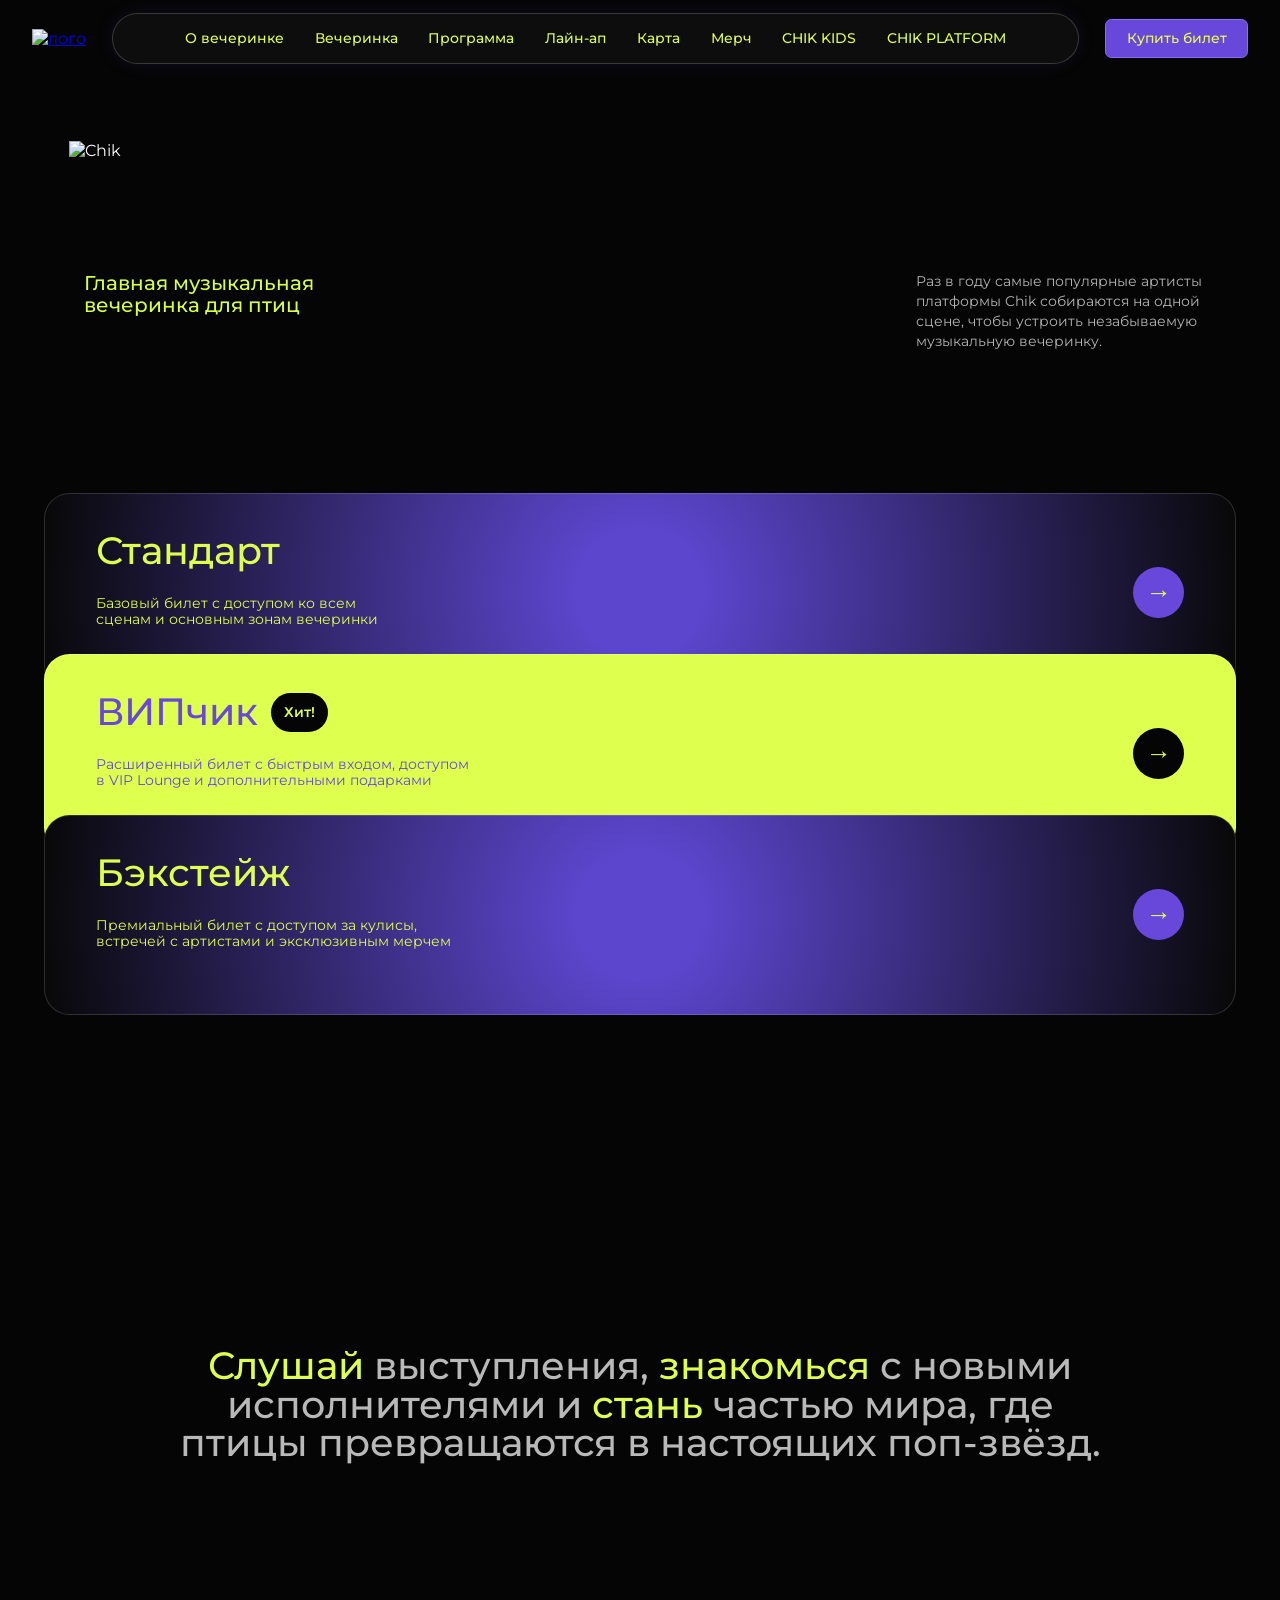
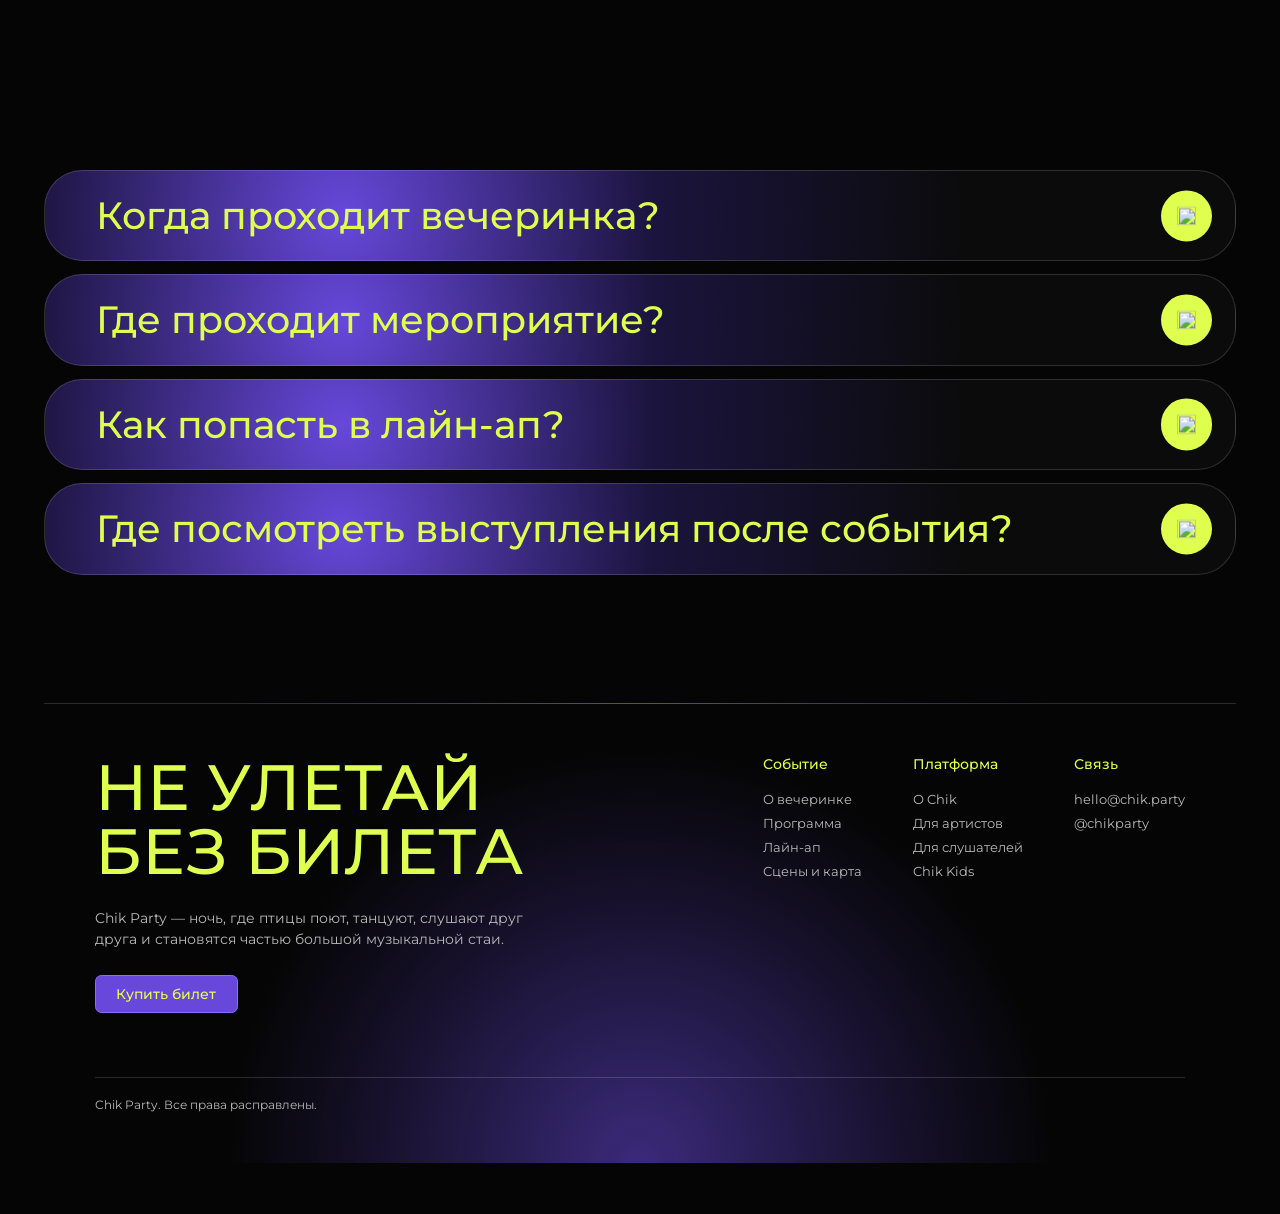
==== index.html @ 4a45bae5 ";)" ====
<!doctype html>
<html lang="ru">
  <head>
    <meta charset="UTF-8" />
    <meta name="viewport" content="width=device-width, initial-scale=1.0" />
    <title>Chik главная</title>
    <link rel="stylesheet" href="stylesheets/style.css" />
    <script src="javascripts/scripts.js" defer></script>
    <script src="javascripts/index.js" defer></script>
  </head>
  <body>
    <header class="header">
      <a href="index.html" class="logo">
        <img src="../Chik-4/images/logo.svg" alt="лого" />
      </a>

      <nav class="menu">
        <a href="about-party.html">О вечеринке</a>
        <a href="party.html">Вечеринка</a>
        <a href="programm.html">Программа</a>
        <a href="line-up.html">Лайн-ап</a>
        <a href="map.html">Карта</a>
        <a href="merch.html">Мерч</a>
        <a href="CHIK-KIDS.html">CHIK KIDS</a>
        <a href="CHIK PLATFORM.html">CHIK PLATFORM</a>
      </nav>
      <a href="404.html" class="ticket-btn">Купить билет</a>
    </header>
    <section class="general">
      <img class="big-logo" src="../Chik-4/images/big-logo.svg" alt="Chik" />

      <div class="general-info">
        <p class="general-title">Главная музыкальная вечеринка для птиц</p>

        <p class="general-text">
          Раз в году самые популярные артисты платформы Chik собираются на одной
          сцене, чтобы устроить незабываемую музыкальную вечеринку.
        </p>
      </div>
    </section>

    <section class="tickets">
      <article class="ticket-card">
        <div class="ticket-content">
          <h2 class="ticket-title">Стандарт</h2>

          <p class="ticket-description">
            Базовый билет с доступом ко всем<br />
            сценам и основным зонам вечеринки
          </p>
        </div>

        <button class="ticket-button">→</button>
      </article>

      <article class="ticket-card vip">
        <div class="ticket-content">
          <div class="ticket-header">
            <h2 class="ticket-title">ВИПчик</h2>
            <span class="ticket-badge">Хит!</span>
          </div>

          <p class="ticket-description">
            Расширенный билет с быстрым входом, доступом<br />
            в VIP Lounge и дополнительными подарками
          </p>
        </div>

        <button class="ticket-button dark">→</button>
      </article>

      <article class="ticket-card">
        <div class="ticket-content">
          <h2 class="ticket-title">Бэкстейж</h2>

          <p class="ticket-description">
            Премиальный билет с доступом за кулисы,<br />
            встречей с артистами и эксклюзивным мерчем
          </p>
        </div>

        <button class="ticket-button">→</button>
      </article>
    </section>

    <section class="about-party">
      <img class="bird bird-left" src="../Chik-4/images/icon-bird.svg" alt="" />

      <h2 class="about-party-title">
        <span>Слушай</span> выступления, <span>знакомься</span> с новыми
        исполнителями и <span>стань</span> частью мира, где птицы превращаются в
        настоящих поп-звёзд.
      </h2>

      <img
        class="bird bird-right"
        src="../Chik-4/images/icon-bird.svg"
        alt=""
      />
    </section>
    <section class="faq">
      <details class="faq-item">
        <summary>
          <span>Когда проходит вечеринка?</span>
          <span class="faq-icon-circle">
            <img class="faq-icon" src="../Chik-4/images/faq-icon.svg" alt="" />
          </span>
        </summary>

        <p class="faq-answer">
          Вечеринка проходит один раз в год. Точная дата публикуется заранее на
          официальном сайте и в социальных сетях.
        </p>
      </details>

      <details class="faq-item">
        <summary>
          <span>Где проходит мероприятие?</span>
          <span class="faq-icon-circle">
            <img class="faq-icon" src="../Chik-4/images/faq-icon.svg" alt="" />
          </span>
        </summary>

        <p class="faq-answer">
          Мероприятие проходит на главной площадке Chik Arena. Адрес будет
          указан после открытия продаж билетов.
        </p>
      </details>

      <details class="faq-item">
        <summary>
          <span>Как попасть в лайн-ап?</span>
          <span class="faq-icon-circle">
            <img class="faq-icon" src="../Chik-4/images/faq-icon.svg" alt="" />
          </span>
        </summary>

        <p class="faq-answer">
          Для участия необходимо отправить заявку через платформу CHIK PLATFORM
          и пройти отбор жюри.
        </p>
      </details>

      <details class="faq-item">
        <summary>
          <span>Где посмотреть выступления после события?</span>
          <span class="faq-icon-circle">
            <img class="faq-icon" src="../Chik-4/images/faq-icon.svg" alt="" />
          </span>
        </summary>

        <p class="faq-answer">
          Все выступления будут доступны в записи на платформе CHIK PLATFORM
          после завершения мероприятия.
        </p>
      </details>
    </section>
    <footer class="footer">
      <div class="footer-main">
        <div class="footer-hero">
          <h2>Не улетай <br />без билета</h2>

          <p>
            Chik Party — ночь, где птицы поют, танцуют, слушают друг друга и
            становятся частью большой музыкальной стаи.
          </p>

          <a href="#" class="footer-button">Купить билет</a>
        </div>

        <div class="footer-links">
          <div class="footer-column">
            <h3>Событие</h3>
            <a href="about-party.html">О вечеринке</a>
            <a href="programm.html">Программа</a>
            <a href="line-up.html">Лайн-ап</a>
            <a href="map.html">Сцены и карта</a>
          </div>

          <div class="footer-column">
            <h3>Платформа</h3>
            <a href="#">О Chik</a>
            <a href="#">Для артистов</a>
            <a href="#">Для слушателей</a>
            <a href="CHIK-KIDS.html">Chik Kids</a>
          </div>

          <div class="footer-column">
            <h3>Связь</h3>
            <a href="mailto:hello@chik.party">hello@chik.party</a>
            <a href="#">@chikparty</a>
          </div>
        </div>
      </div>

      <div class="footer-bottom">Chik Party. Все права расправлены.</div>
    </footer>
  </body>
</html>
---- stylesheets/style.css ----
@import 'reset.css';
@import 'fonts.css';
@import 'layout.css';
@import 'animation.css';
@import 'adaptive.css';
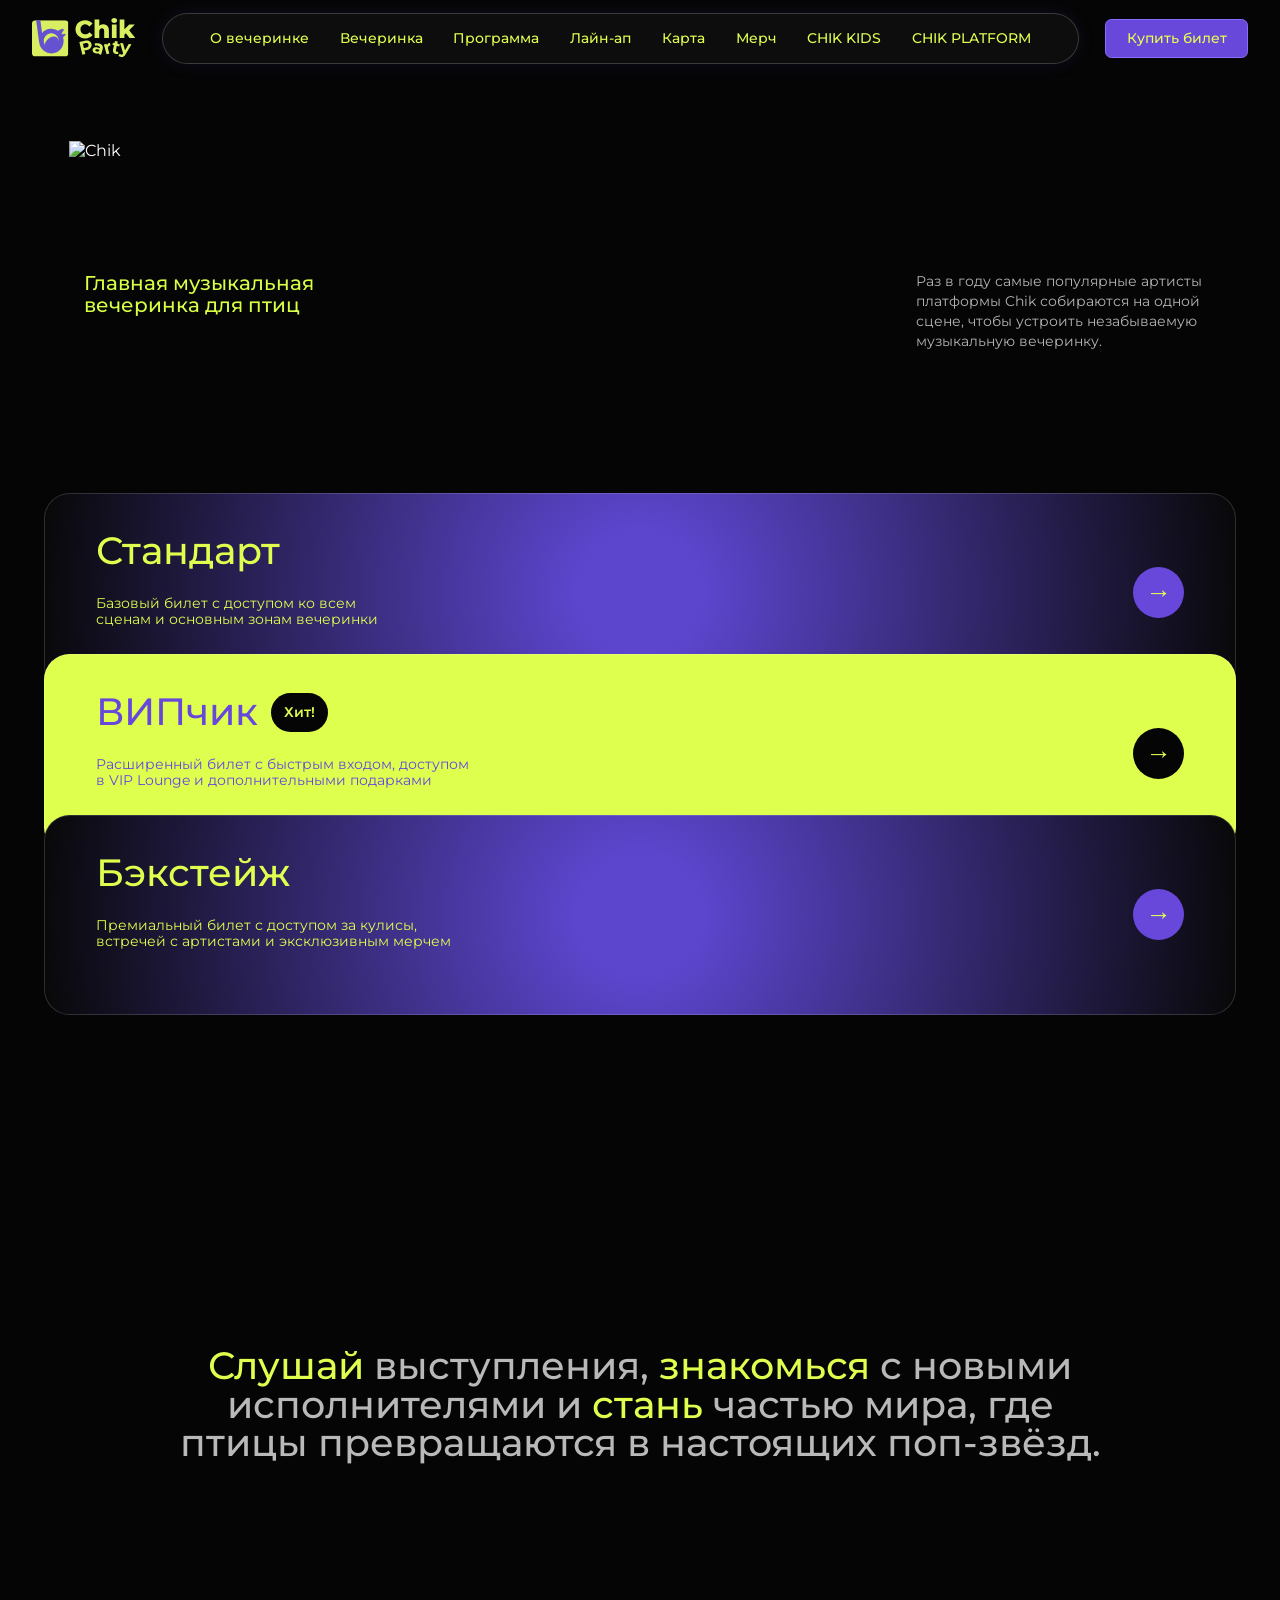
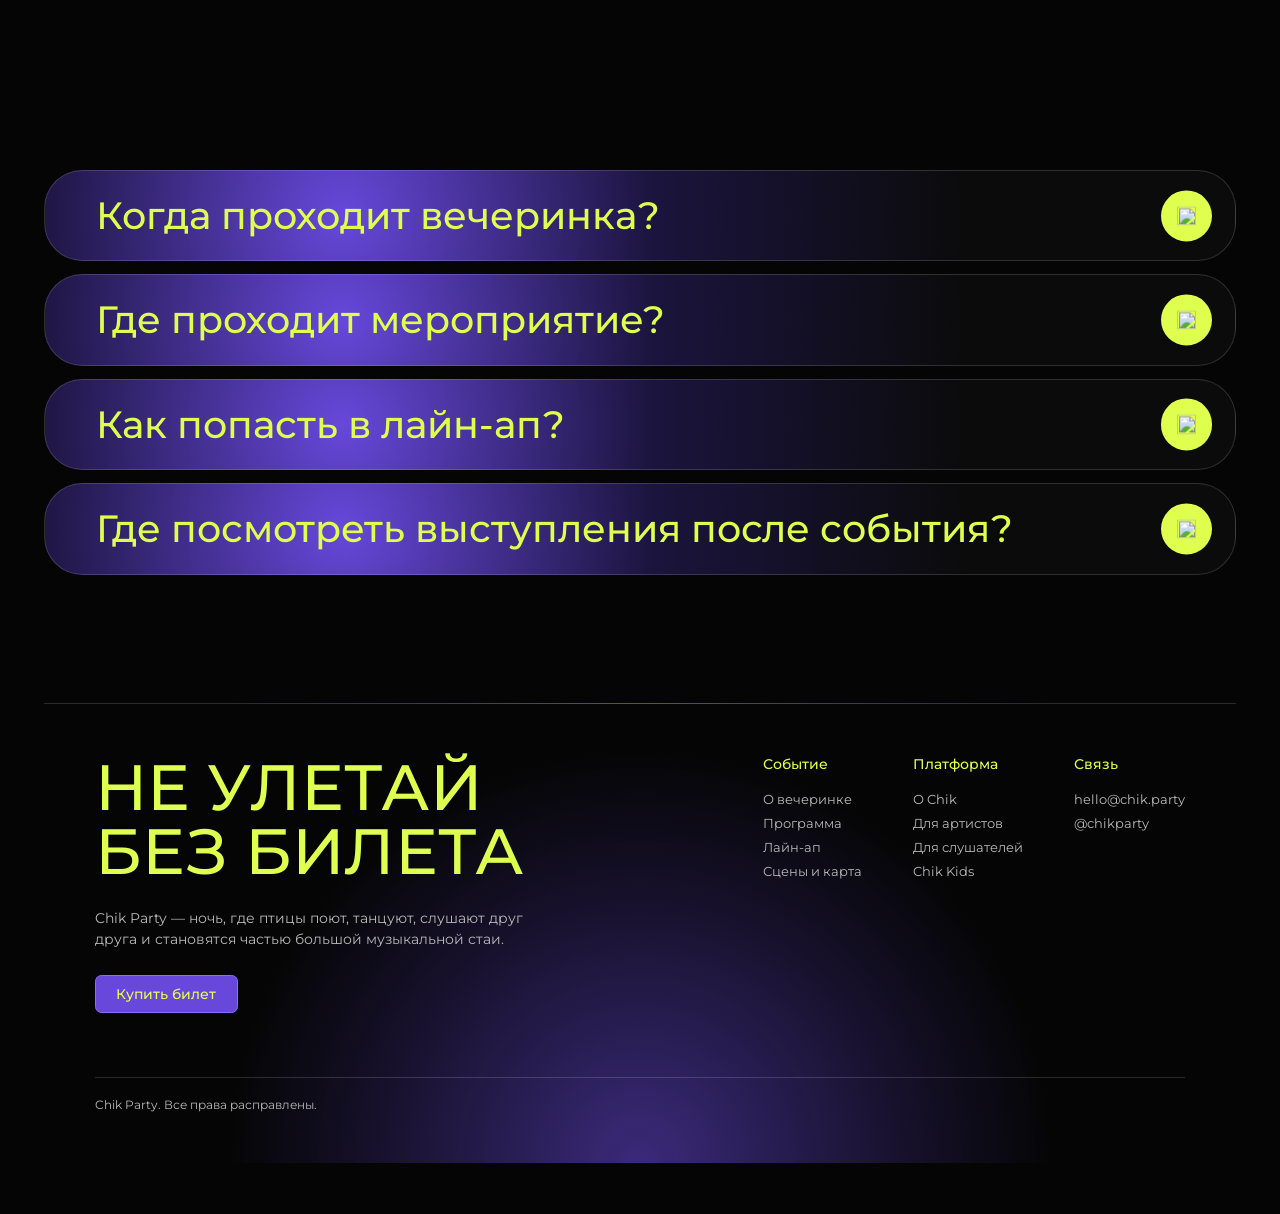
==== commit e5fd5bbc: ";)" ====
--- a/index.html
+++ b/index.html
@@ -11,7 +11,7 @@
   <body>
     <header class="header">
       <a href="index.html" class="logo">
-        <img src="../Chik-4/images/logo.svg" alt="лого" />
+        <img src="./images/logo.svg" alt="лого" />
       </a>
 
       <nav class="menu">
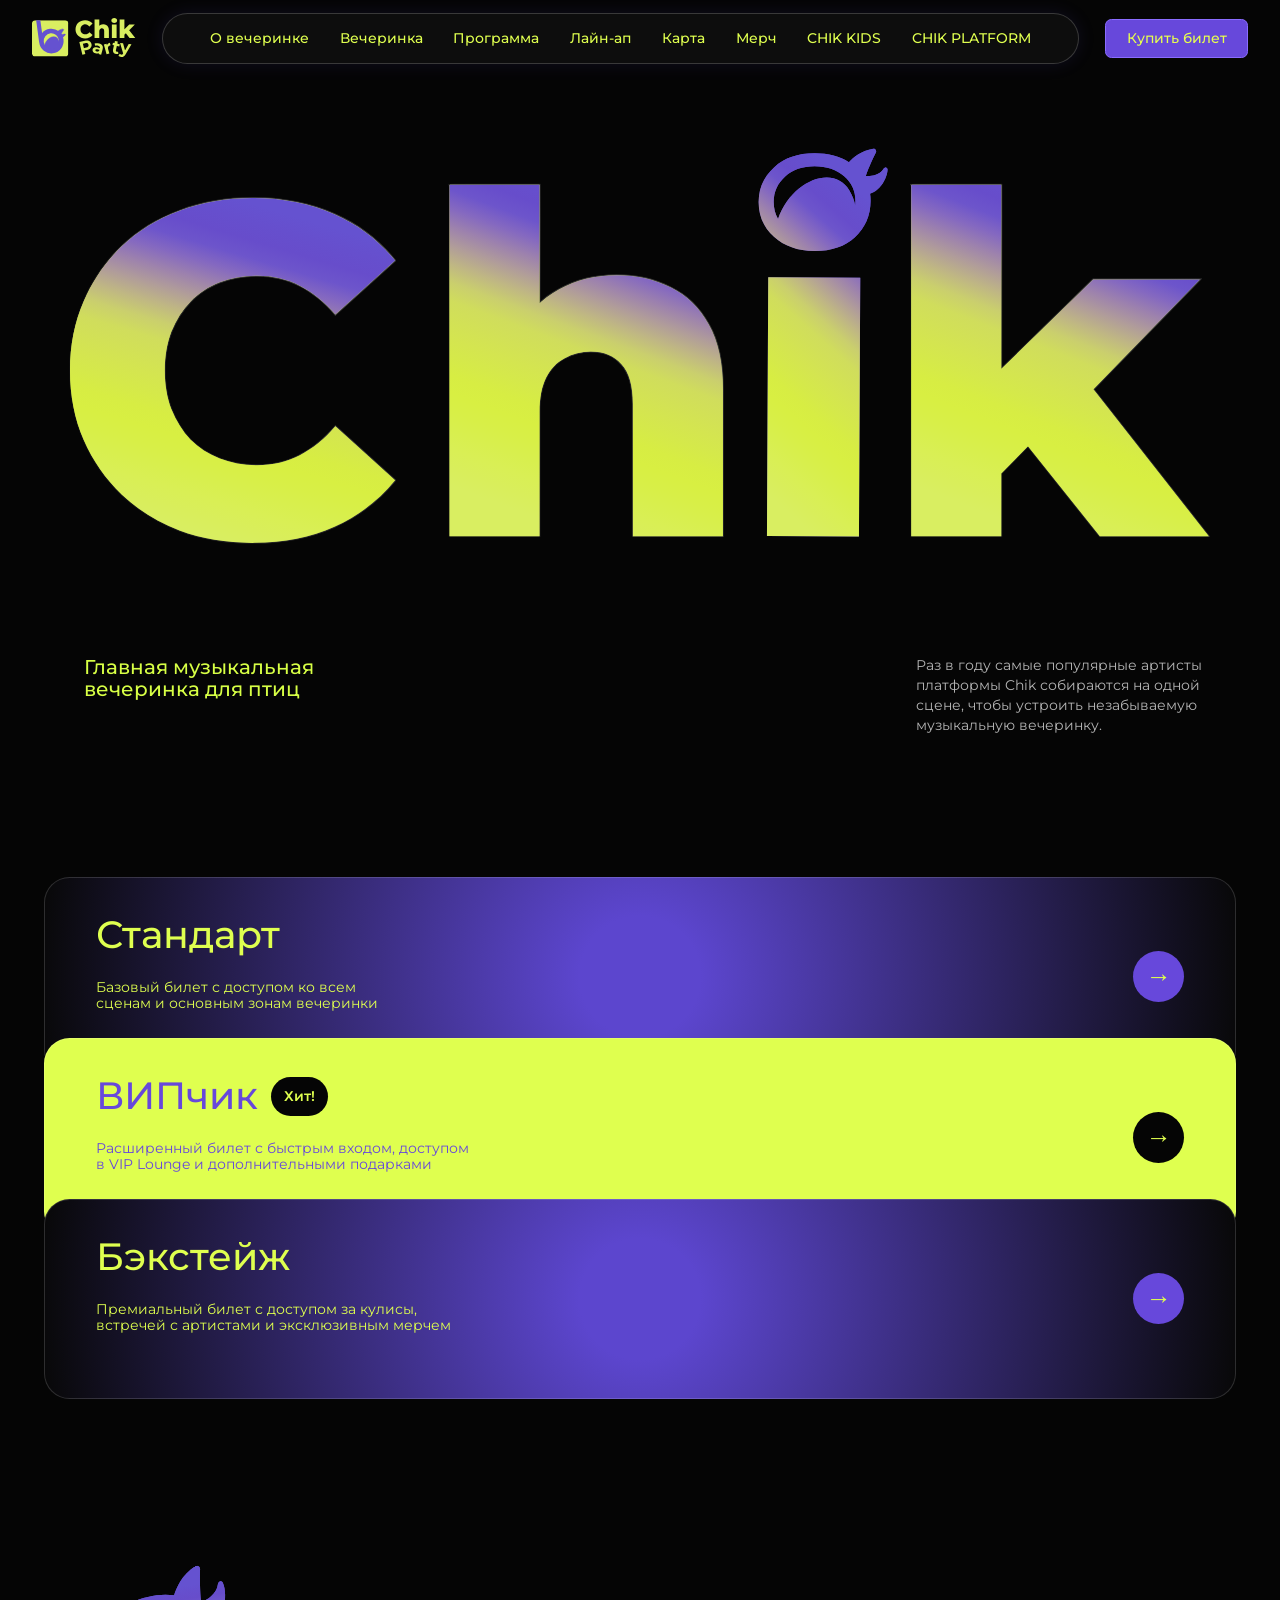
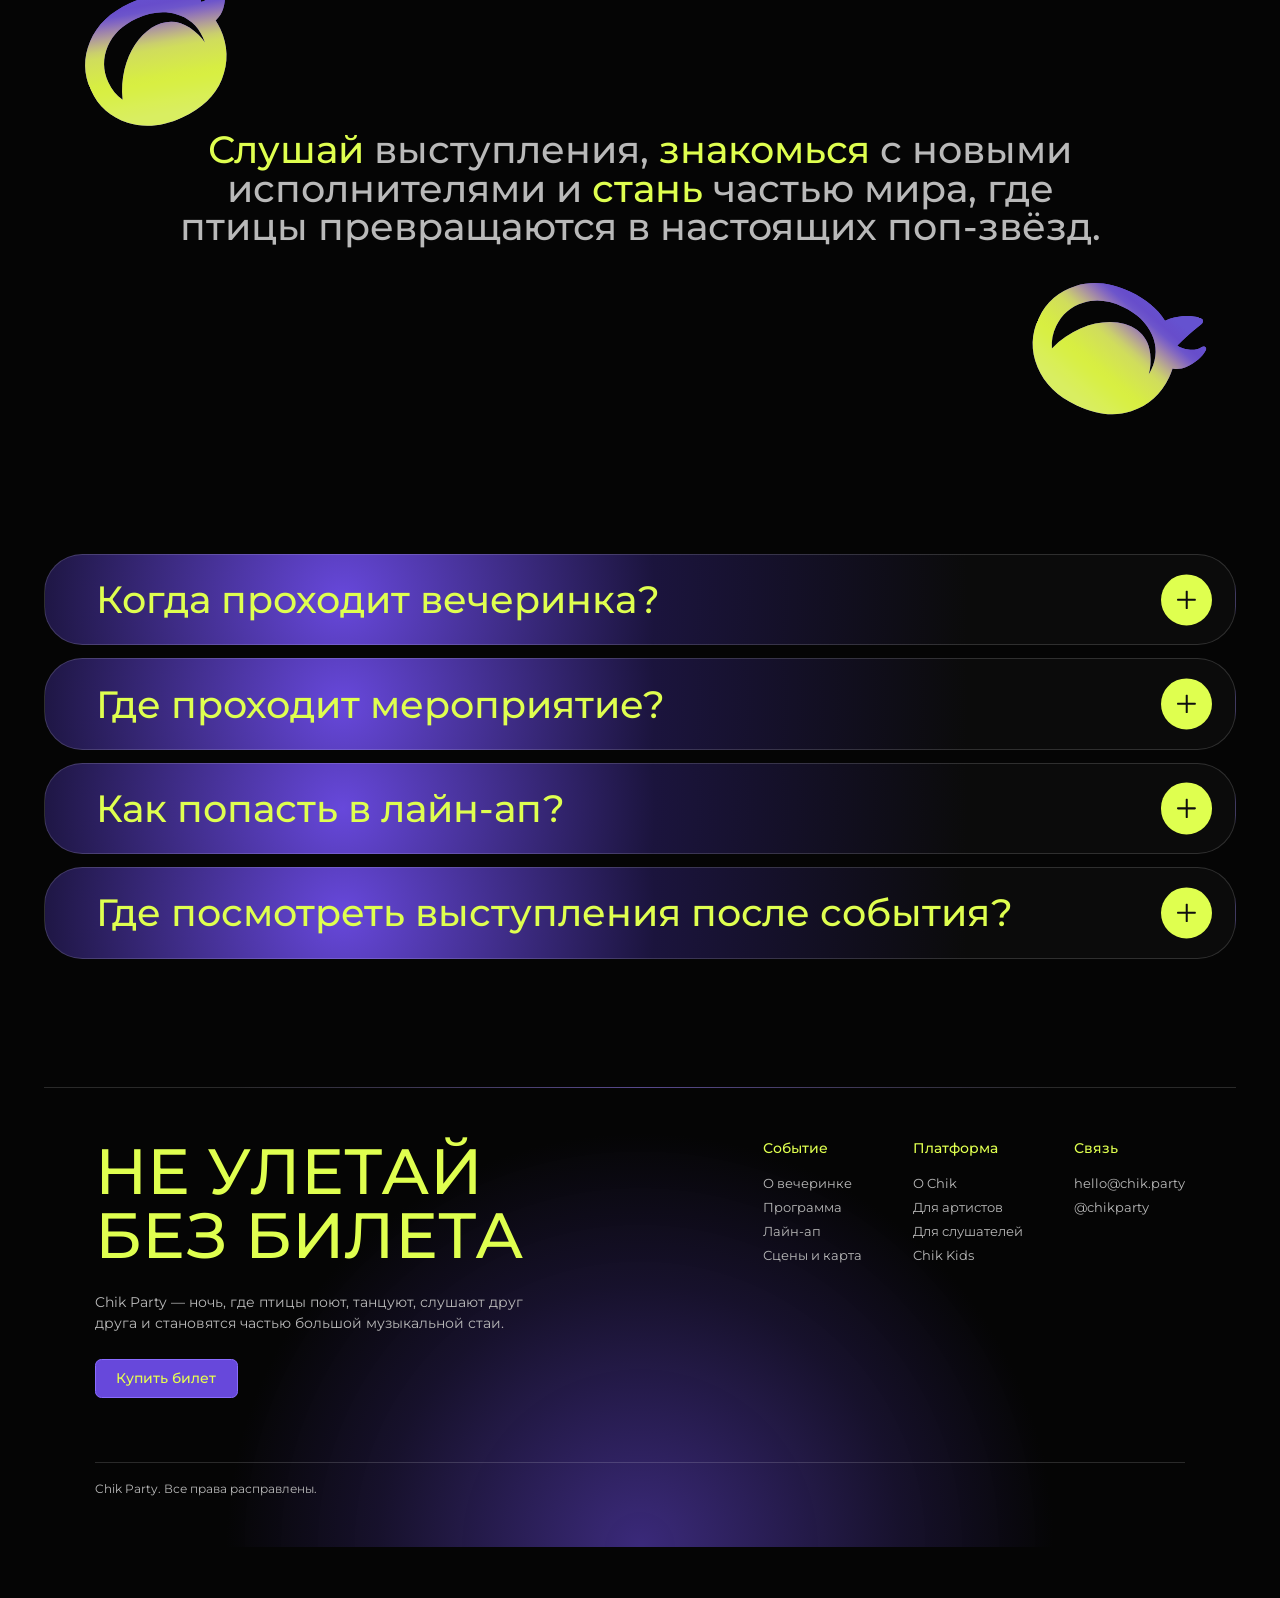
==== commit 1179b494: "Update index.html" ====
--- a/index.html
+++ b/index.html
@@ -27,7 +27,7 @@
       <a href="404.html" class="ticket-btn">Купить билет</a>
     </header>
     <section class="general">
-      <img class="big-logo" src="../Chik-4/images/big-logo.svg" alt="Chik" />
+      <img class="big-logo" src="./images/big-logo.svg" alt="Chik" />
 
       <div class="general-info">
         <p class="general-title">Главная музыкальная вечеринка для птиц</p>
@@ -84,7 +84,7 @@
     </section>
 
     <section class="about-party">
-      <img class="bird bird-left" src="../Chik-4/images/icon-bird.svg" alt="" />
+      <img class="bird bird-left" src="./images/icon-bird.svg" alt="" />
 
       <h2 class="about-party-title">
         <span>Слушай</span> выступления, <span>знакомься</span> с новыми
@@ -92,18 +92,14 @@
         настоящих поп-звёзд.
       </h2>
 
-      <img
-        class="bird bird-right"
-        src="../Chik-4/images/icon-bird.svg"
-        alt=""
-      />
+      <img class="bird bird-right" src="./images/icon-bird.svg" alt="" />
     </section>
     <section class="faq">
       <details class="faq-item">
         <summary>
           <span>Когда проходит вечеринка?</span>
           <span class="faq-icon-circle">
-            <img class="faq-icon" src="../Chik-4/images/faq-icon.svg" alt="" />
+            <img class="faq-icon" src="./images/faq-icon.svg" alt="" />
           </span>
         </summary>
 
@@ -117,7 +113,7 @@
         <summary>
           <span>Где проходит мероприятие?</span>
           <span class="faq-icon-circle">
-            <img class="faq-icon" src="../Chik-4/images/faq-icon.svg" alt="" />
+            <img class="faq-icon" src="./images/faq-icon.svg" alt="" />
           </span>
         </summary>
 
@@ -131,7 +127,7 @@
         <summary>
           <span>Как попасть в лайн-ап?</span>
           <span class="faq-icon-circle">
-            <img class="faq-icon" src="../Chik-4/images/faq-icon.svg" alt="" />
+            <img class="faq-icon" src="./images/faq-icon.svg" alt="" />
           </span>
         </summary>
 
@@ -145,7 +141,7 @@
         <summary>
           <span>Где посмотреть выступления после события?</span>
           <span class="faq-icon-circle">
-            <img class="faq-icon" src="../Chik-4/images/faq-icon.svg" alt="" />
+            <img class="faq-icon" src="./images/faq-icon.svg" alt="" />
           </span>
         </summary>
 
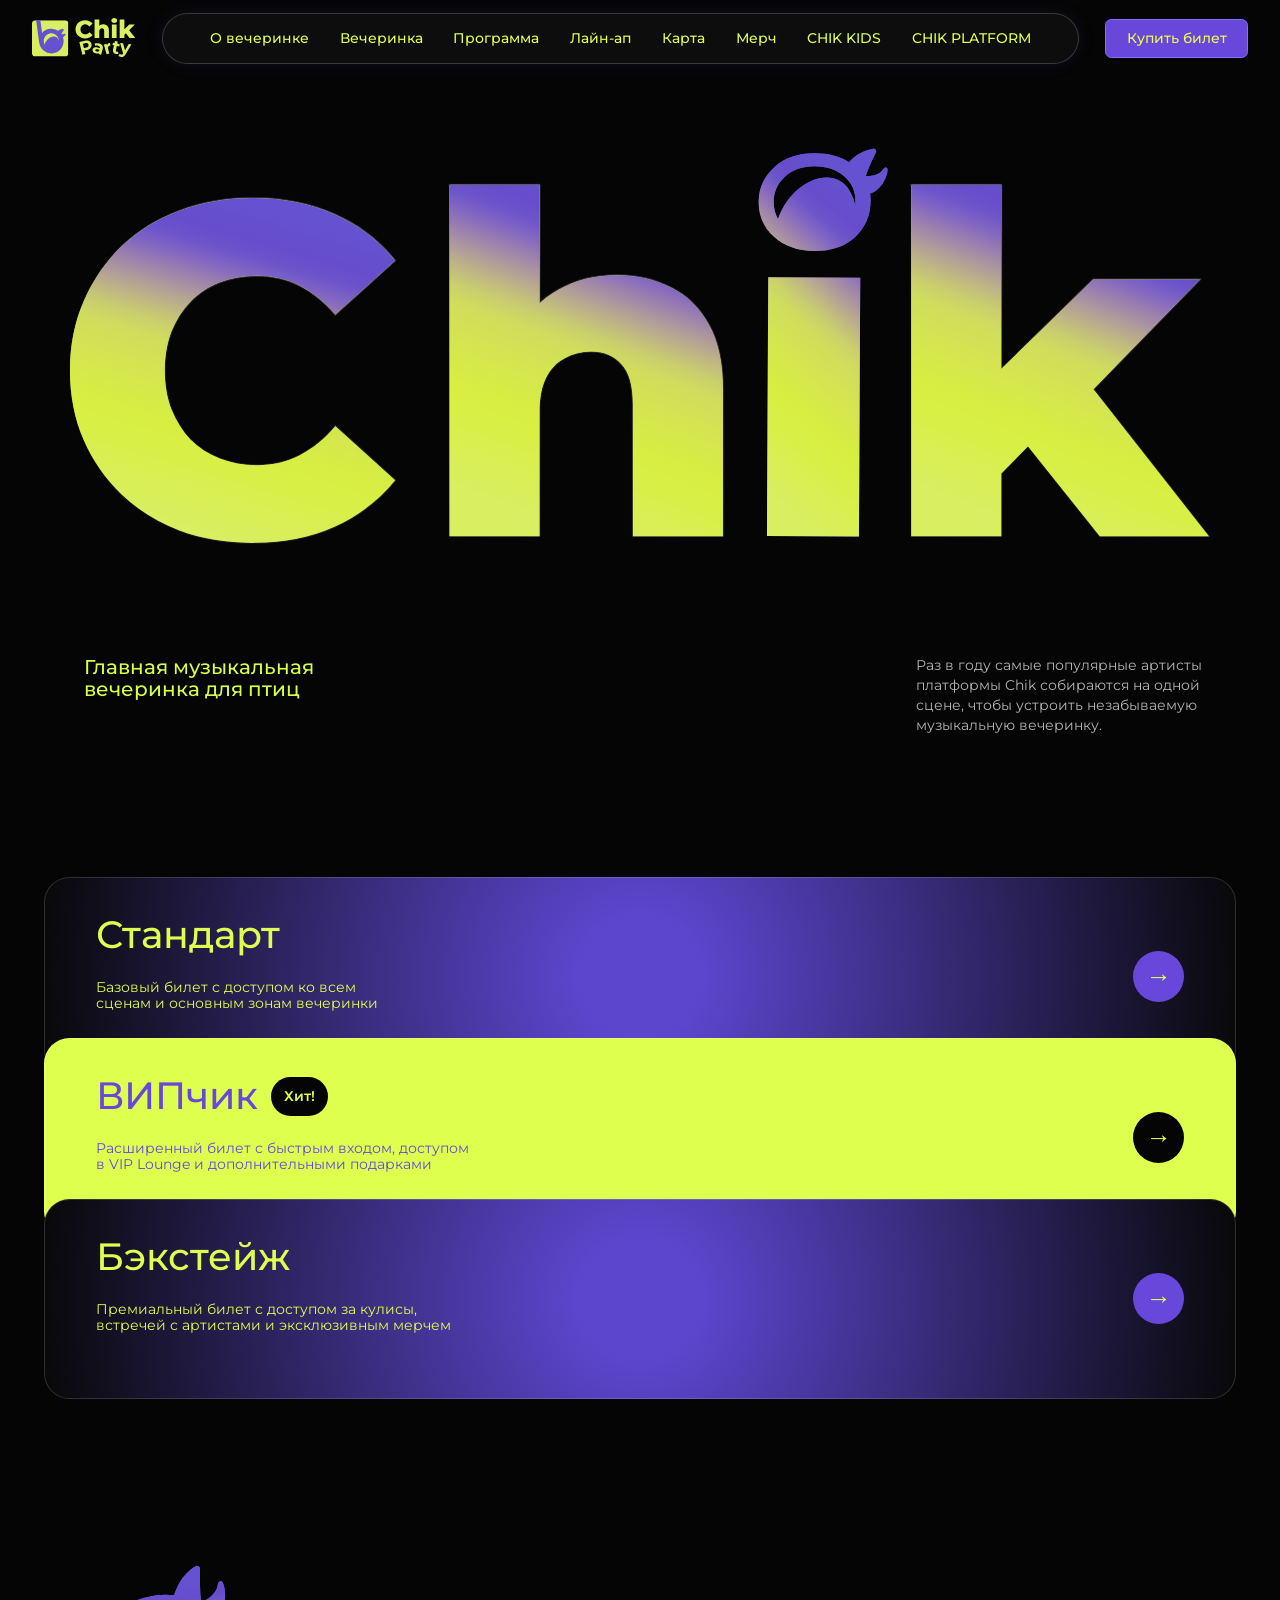
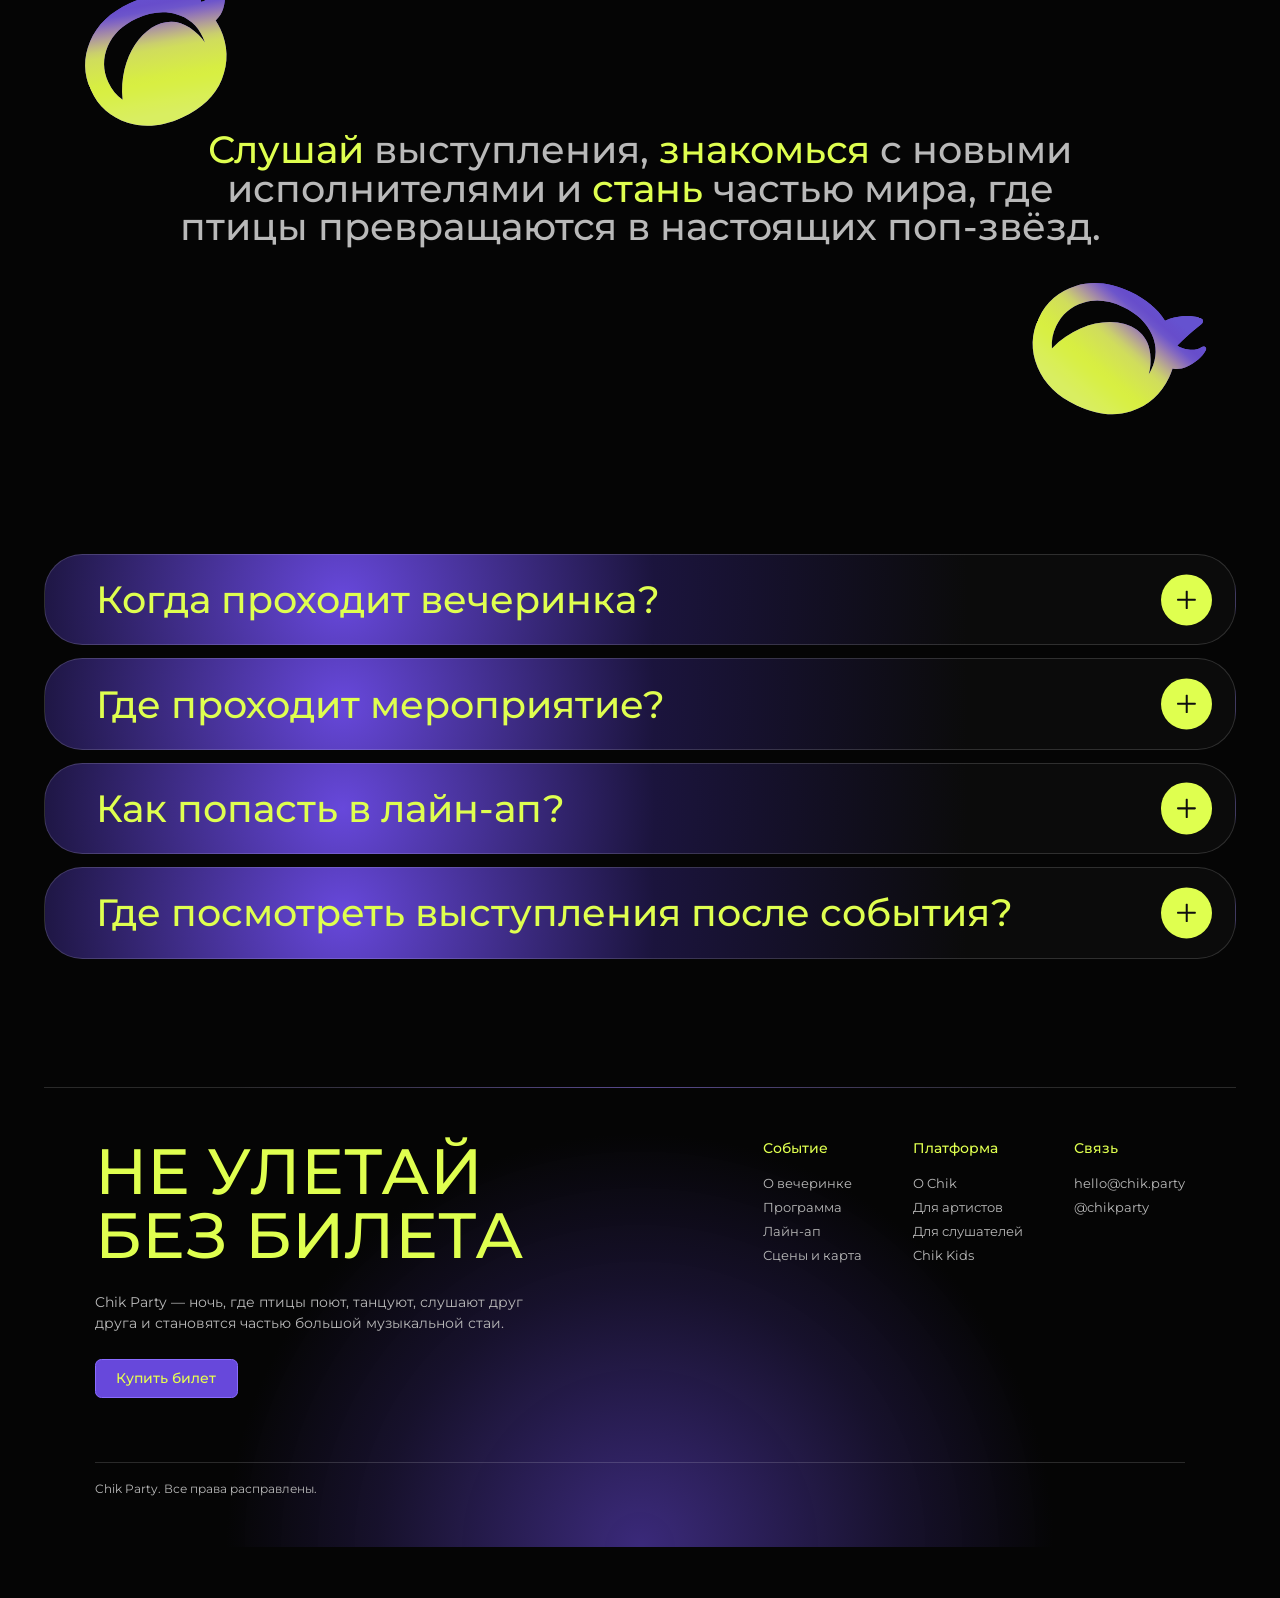
==== commit cbc5f509: ";)" ====
--- a/index.html
+++ b/index.html
@@ -24,7 +24,7 @@
         <a href="CHIK-KIDS.html">CHIK KIDS</a>
         <a href="CHIK PLATFORM.html">CHIK PLATFORM</a>
       </nav>
-      <a href="404.html" class="ticket-btn">Купить билет</a>
+      <a class="ticket-btn open-ticket-modal"> Купить билет </a>
     </header>
     <section class="general">
       <img class="big-logo" src="./images/big-logo.svg" alt="Chik" />
@@ -161,7 +161,7 @@
             становятся частью большой музыкальной стаи.
           </p>
 
-          <a href="#" class="footer-button">Купить билет</a>
+          <a class="footer-button open-ticket-modal"> Купить билет </a>
         </div>
 
         <div class="footer-links">
@@ -191,5 +191,29 @@
 
       <div class="footer-bottom">Chik Party. Все права расправлены.</div>
     </footer>
+    <div class="ticket-modal">
+      <div class="ticket-modal-content">
+        <button class="ticket-modal-close">✕</button>
+
+        <h2>Купить билет</h2>
+
+        <form class="ticket-form">
+          <input type="text" placeholder="Ваше имя" required />
+
+          <input type="email" placeholder="E-mail" required />
+
+          <input type="tel" placeholder="Телефон" required />
+
+          <select required>
+            <option value="">Выберите билет</option>
+            <option>Стандарт</option>
+            <option>ВИПчик</option>
+            <option>Бэкстейж</option>
+          </select>
+
+          <button type="submit" class="ticket-form-btn">Отправить</button>
+        </form>
+      </div>
+    </div>
   </body>
 </html>
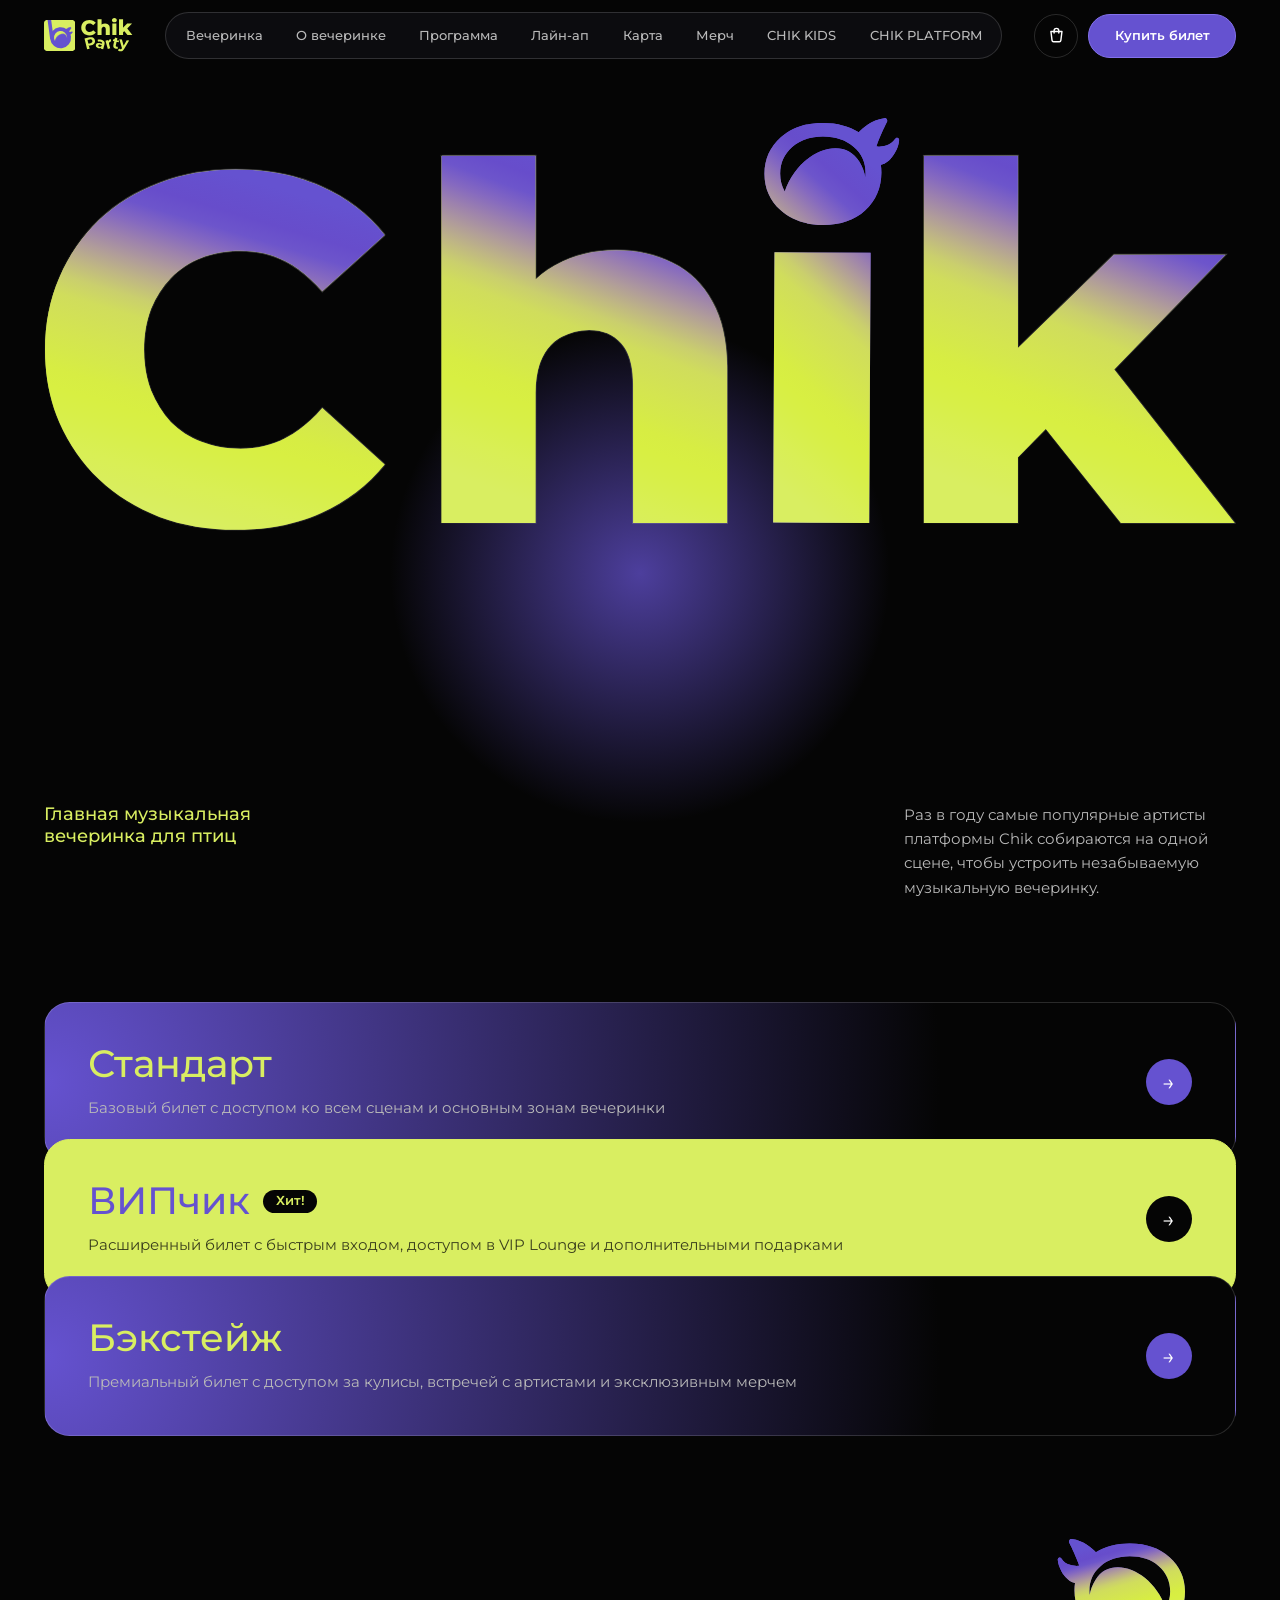
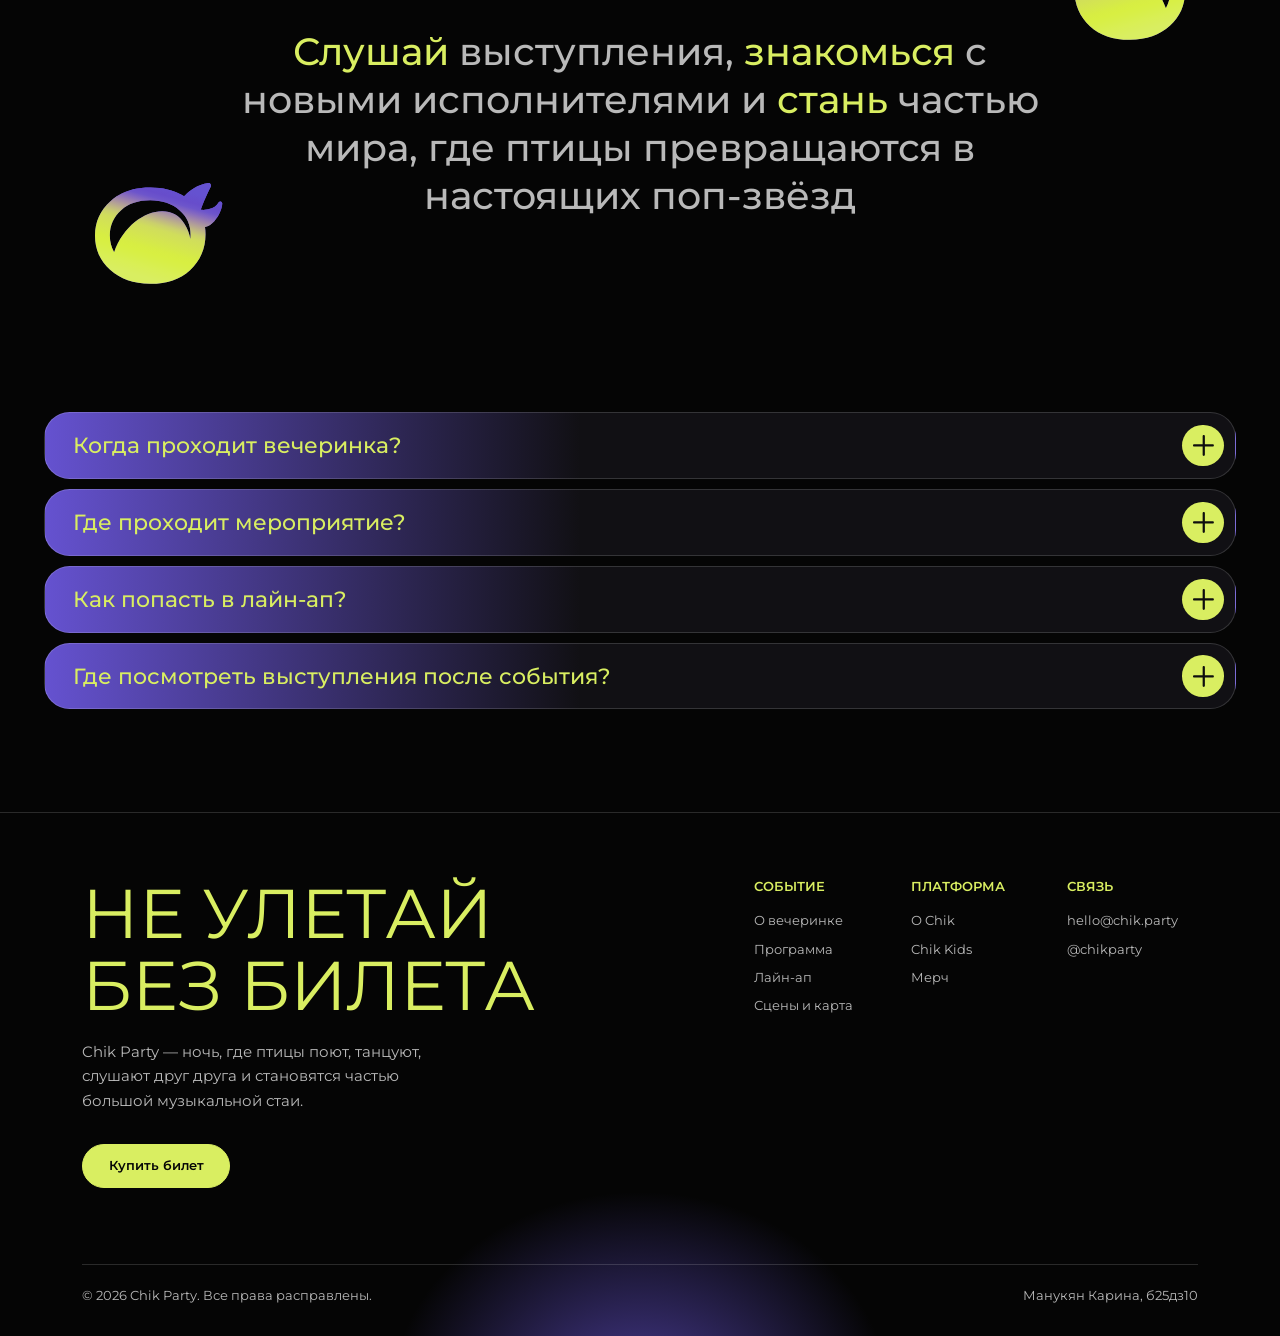
==== commit ab684d47: ";)" ====
--- a/index.html
+++ b/index.html
@@ -3,217 +3,257 @@
   <head>
     <meta charset="UTF-8" />
     <meta name="viewport" content="width=device-width, initial-scale=1.0" />
-    <title>Chik главная</title>
-    <link rel="stylesheet" href="stylesheets/style.css" />
-    <script src="javascripts/scripts.js" defer></script>
-    <script src="javascripts/index.js" defer></script>
+    <title>Chik Party — главная музыкальная вечеринка для птиц</title>
+    <meta name="description" content="Раз в году артисты Chik Platform выступают на одной сцене. Билеты, программа, лайн-ап и карта вечеринки." />
+    <meta name="theme-color" content="#050505" />
+
+    <meta property="og:type" content="website" />
+    <meta property="og:title" content="Chik Party — главная музыкальная вечеринка для птиц" />
+    <meta property="og:description" content="Раз в году артисты Chik Platform выступают на одной сцене. Билеты, программа, лайн-ап и карта вечеринки." />
+    <meta property="og:image" content="https://karina156.github.io/b25ds10_4_chik/images/og-image.jpg" />
+
+    <link rel="icon" type="image/png" href="./images/favicon.png" />
+    <link rel="preload" href="./fonts/montserrat-medium.woff" as="font" type="font/woff" crossorigin />
+    <link rel="stylesheet" href="./stylesheets/style.css" />
+    <script src="./javascripts/scripts.js" defer></script>
   </head>
   <body>
+    <a class="skip-link" href="#main">Перейти к содержанию</a>
+
     <header class="header">
-      <a href="index.html" class="logo">
-        <img src="./images/logo.svg" alt="лого" />
+      <a class="logo" href="index.html" aria-label="Chik Party, на главную">
+        <img src="./images/logo.svg" alt="Chik Party" width="104" height="41" />
       </a>
 
-      <nav class="menu">
+      <nav class="menu" id="menu" aria-label="Основное меню">
+        <a href="party.html">Вечеринка</a>
         <a href="about-party.html">О вечеринке</a>
-        <a href="party.html">Вечеринка</a>
-        <a href="programm.html">Программа</a>
+        <a href="program.html">Программа</a>
         <a href="line-up.html">Лайн-ап</a>
         <a href="map.html">Карта</a>
         <a href="merch.html">Мерч</a>
-        <a href="CHIK-KIDS.html">CHIK KIDS</a>
-        <a href="CHIK PLATFORM.html">CHIK PLATFORM</a>
+        <a href="kids.html">CHIK KIDS</a>
+        <a href="platform.html">CHIK PLATFORM</a>
       </nav>
-      <a class="ticket-btn open-ticket-modal"> Купить билет </a>
+
+      <div class="header-actions">
+        <button class="cart-btn" type="button" data-open="cart" aria-label="Корзина">
+          <svg viewBox="0 0 24 24" fill="none" aria-hidden="true">
+            <path d="M5 7h14l-1.4 11.2a2 2 0 0 1-2 1.8H8.4a2 2 0 0 1-2-1.8L5 7Z" stroke="currentColor" stroke-width="1.8" stroke-linejoin="round" />
+            <path d="M9 9V6a3 3 0 0 1 6 0v3" stroke="currentColor" stroke-width="1.8" stroke-linecap="round" />
+          </svg>
+          <span class="cart-count" aria-hidden="true">0</span>
+        </button>
+
+        <button class="btn" type="button" data-open="ticket">Купить билет</button>
+
+        <button class="burger" type="button" aria-label="Открыть меню" aria-controls="menu" aria-expanded="false">
+          <span></span>
+          <span></span>
+          <span></span>
+        </button>
+      </div>
     </header>
-    <section class="general">
-      <img class="big-logo" src="./images/big-logo.svg" alt="Chik" />
-
-      <div class="general-info">
-        <p class="general-title">Главная музыкальная вечеринка для птиц</p>
-
-        <p class="general-text">
-          Раз в году самые популярные артисты платформы Chik собираются на одной
-          сцене, чтобы устроить незабываемую музыкальную вечеринку.
+
+    <main id="main">
+      <section class="hero">
+        <img class="hero-logo" src="./images/big-logo.svg" alt="Chik" width="1436" height="507" fetchpriority="high" />
+
+        <div class="hero-bottom">
+          <h1 class="hero-title">Главная музыкальная вечеринка для птиц</h1>
+          <p class="text">
+            Раз в году самые популярные артисты платформы Chik собираются на одной
+            сцене, чтобы устроить незабываемую музыкальную вечеринку.
+          </p>
+        </div>
+      </section>
+
+      <section class="tickets" aria-label="Билеты">
+        <button class="ticket" type="button" data-open="ticket" data-ticket="Стандарт">
+          <span>
+            <span class="ticket-name">Стандарт</span>
+            <span class="ticket-text">Базовый билет с доступом ко всем сценам и основным зонам вечеринки</span>
+          </span>
+          <span class="ticket-arrow" aria-hidden="true">→</span>
+        </button>
+        <button class="ticket ticket-vip" type="button" data-open="ticket" data-ticket="ВИПчик">
+          <span>
+            <span class="ticket-name">ВИПчик <span class="ticket-badge">Хит!</span></span>
+            <span class="ticket-text">Расширенный билет с быстрым входом, доступом в VIP Lounge и дополнительными подарками</span>
+          </span>
+          <span class="ticket-arrow" aria-hidden="true">→</span>
+        </button>
+        <button class="ticket" type="button" data-open="ticket" data-ticket="Бэкстейж">
+          <span>
+            <span class="ticket-name">Бэкстейж</span>
+            <span class="ticket-text">Премиальный билет с доступом за кулисы, встречей с артистами и эксклюзивным мерчем</span>
+          </span>
+          <span class="ticket-arrow" aria-hidden="true">→</span>
+        </button>
+      </section>
+
+      <section class="manifest">
+        <img class="manifest-bird manifest-bird-right bird-click" src="./images/icon-bird.svg" alt="" width="163" height="129" loading="lazy" decoding="async" />
+        <p class="manifest-text">
+          <span>Слушай</span> выступления, <span>знакомься</span> с новыми
+          исполнителями и <span>стань</span> частью мира, где птицы превращаются в
+          настоящих поп-звёзд
         </p>
-      </div>
-    </section>
-
-    <section class="tickets">
-      <article class="ticket-card">
-        <div class="ticket-content">
-          <h2 class="ticket-title">Стандарт</h2>
-
-          <p class="ticket-description">
-            Базовый билет с доступом ко всем<br />
-            сценам и основным зонам вечеринки
-          </p>
-        </div>
-
-        <button class="ticket-button">→</button>
-      </article>
-
-      <article class="ticket-card vip">
-        <div class="ticket-content">
-          <div class="ticket-header">
-            <h2 class="ticket-title">ВИПчик</h2>
-            <span class="ticket-badge">Хит!</span>
-          </div>
-
-          <p class="ticket-description">
-            Расширенный билет с быстрым входом, доступом<br />
-            в VIP Lounge и дополнительными подарками
-          </p>
-        </div>
-
-        <button class="ticket-button dark">→</button>
-      </article>
-
-      <article class="ticket-card">
-        <div class="ticket-content">
-          <h2 class="ticket-title">Бэкстейж</h2>
-
-          <p class="ticket-description">
-            Премиальный билет с доступом за кулисы,<br />
-            встречей с артистами и эксклюзивным мерчем
-          </p>
-        </div>
-
-        <button class="ticket-button">→</button>
-      </article>
-    </section>
-
-    <section class="about-party">
-      <img class="bird bird-left" src="./images/icon-bird.svg" alt="" />
-
-      <h2 class="about-party-title">
-        <span>Слушай</span> выступления, <span>знакомься</span> с новыми
-        исполнителями и <span>стань</span> частью мира, где птицы превращаются в
-        настоящих поп-звёзд.
-      </h2>
-
-      <img class="bird bird-right" src="./images/icon-bird.svg" alt="" />
-    </section>
-    <section class="faq">
-      <details class="faq-item">
-        <summary>
-          <span>Когда проходит вечеринка?</span>
-          <span class="faq-icon-circle">
-            <img class="faq-icon" src="./images/faq-icon.svg" alt="" />
-          </span>
-        </summary>
-
-        <p class="faq-answer">
-          Вечеринка проходит один раз в год. Точная дата публикуется заранее на
-          официальном сайте и в социальных сетях.
-        </p>
-      </details>
-
-      <details class="faq-item">
-        <summary>
-          <span>Где проходит мероприятие?</span>
-          <span class="faq-icon-circle">
-            <img class="faq-icon" src="./images/faq-icon.svg" alt="" />
-          </span>
-        </summary>
-
-        <p class="faq-answer">
-          Мероприятие проходит на главной площадке Chik Arena. Адрес будет
-          указан после открытия продаж билетов.
-        </p>
-      </details>
-
-      <details class="faq-item">
-        <summary>
-          <span>Как попасть в лайн-ап?</span>
-          <span class="faq-icon-circle">
-            <img class="faq-icon" src="./images/faq-icon.svg" alt="" />
-          </span>
-        </summary>
-
-        <p class="faq-answer">
-          Для участия необходимо отправить заявку через платформу CHIK PLATFORM
-          и пройти отбор жюри.
-        </p>
-      </details>
-
-      <details class="faq-item">
-        <summary>
-          <span>Где посмотреть выступления после события?</span>
-          <span class="faq-icon-circle">
-            <img class="faq-icon" src="./images/faq-icon.svg" alt="" />
-          </span>
-        </summary>
-
-        <p class="faq-answer">
-          Все выступления будут доступны в записи на платформе CHIK PLATFORM
-          после завершения мероприятия.
-        </p>
-      </details>
-    </section>
+        <img class="manifest-bird manifest-bird-left bird-click" src="./images/icon-bird.svg" alt="" width="163" height="129" loading="lazy" decoding="async" />
+      </section>
+
+      <section class="faq" aria-label="Частые вопросы">
+        <div class="faq-list">
+          <details class="faq-item" name="faq">
+            <summary>
+              Когда проходит вечеринка?
+              <span class="faq-plus"><img src="./images/faq-icon.svg" alt="" width="36" height="36" /></span>
+            </summary>
+            <p class="faq-answer">Вечеринка проходит один раз в год. Точная дата публикуется заранее на сайте и в социальных сетях.</p>
+          </details>
+
+          <details class="faq-item" name="faq">
+            <summary>
+              Где проходит мероприятие?
+              <span class="faq-plus"><img src="./images/faq-icon.svg" alt="" width="36" height="36" /></span>
+            </summary>
+            <p class="faq-answer">На главной площадке Chik Arena. Адрес появится после открытия продаж билетов.</p>
+          </details>
+
+          <details class="faq-item" name="faq">
+            <summary>
+              Как попасть в лайн-ап?
+              <span class="faq-plus"><img src="./images/faq-icon.svg" alt="" width="36" height="36" /></span>
+            </summary>
+            <p class="faq-answer">Отправь заявку через Chik Platform и пройди отбор жюри.</p>
+          </details>
+
+          <details class="faq-item" name="faq">
+            <summary>
+              Где посмотреть выступления после события?
+              <span class="faq-plus"><img src="./images/faq-icon.svg" alt="" width="36" height="36" /></span>
+            </summary>
+            <p class="faq-answer">Все выступления будут в записи на Chik Platform после вечеринки.</p>
+          </details>
+        </div>
+      </section>
+    </main>
+
     <footer class="footer">
       <div class="footer-main">
         <div class="footer-hero">
-          <h2>Не улетай <br />без билета</h2>
-
-          <p>
+          <h2 class="subtitle">Не улетай<br />без билета</h2>
+          <p class="text">
             Chik Party — ночь, где птицы поют, танцуют, слушают друг друга и
             становятся частью большой музыкальной стаи.
           </p>
-
-          <a class="footer-button open-ticket-modal"> Купить билет </a>
+          <button class="btn btn-lime" type="button" data-open="ticket">Купить билет</button>
         </div>
 
         <div class="footer-links">
           <div class="footer-column">
             <h3>Событие</h3>
             <a href="about-party.html">О вечеринке</a>
-            <a href="programm.html">Программа</a>
+            <a href="program.html">Программа</a>
             <a href="line-up.html">Лайн-ап</a>
             <a href="map.html">Сцены и карта</a>
           </div>
 
           <div class="footer-column">
             <h3>Платформа</h3>
-            <a href="#">О Chik</a>
-            <a href="#">Для артистов</a>
-            <a href="#">Для слушателей</a>
-            <a href="CHIK-KIDS.html">Chik Kids</a>
+            <a href="platform.html">О Chik</a>
+            <a href="kids.html">Chik Kids</a>
+            <a href="merch.html">Мерч</a>
           </div>
 
           <div class="footer-column">
             <h3>Связь</h3>
             <a href="mailto:hello@chik.party">hello@chik.party</a>
-            <a href="#">@chikparty</a>
-          </div>
-        </div>
-      </div>
-
-      <div class="footer-bottom">Chik Party. Все права расправлены.</div>
+            <span>@chikparty</span>
+          </div>
+        </div>
+      </div>
+
+      <div class="footer-bottom">
+        <span>© 2026 Chik Party. Все права расправлены.</span>
+        <span>Манукян Карина, б25дз10</span>
+      </div>
     </footer>
-    <div class="ticket-modal">
-      <div class="ticket-modal-content">
-        <button class="ticket-modal-close">✕</button>
-
-        <h2>Купить билет</h2>
-
-        <form class="ticket-form">
-          <input type="text" placeholder="Ваше имя" required />
-
-          <input type="email" placeholder="E-mail" required />
-
-          <input type="tel" placeholder="Телефон" required />
-
-          <select required>
-            <option value="">Выберите билет</option>
-            <option>Стандарт</option>
-            <option>ВИПчик</option>
-            <option>Бэкстейж</option>
-          </select>
-
-          <button type="submit" class="ticket-form-btn">Отправить</button>
+
+    <div class="modal" id="ticket" role="dialog" aria-modal="true" aria-labelledby="ticket-title" hidden>
+      <div class="modal-box">
+        <button class="modal-close" type="button" data-close aria-label="Закрыть">✕</button>
+
+        <h2 class="modal-title" id="ticket-title">Купить билет</h2>
+        <p class="modal-text modal-text-start">Оставь заявку, и мы пришлём билет на почту.</p>
+
+        <form class="form ticket-form" novalidate>
+          <div class="field">
+            <label for="ticket-name">Имя</label>
+            <input id="ticket-name" type="text" name="name" autocomplete="name" placeholder="Как тебя зовут" required />
+            <span class="field-error">Напиши, как тебя зовут</span>
+          </div>
+
+          <div class="field">
+            <label for="ticket-email">E-mail</label>
+            <input id="ticket-email" type="email" name="email" autocomplete="email" placeholder="bird@chik.party" required />
+            <span class="field-error">Проверь, что почта написана правильно</span>
+          </div>
+
+          <div class="field">
+            <label for="ticket-phone">Телефон</label>
+            <input id="ticket-phone" type="tel" name="phone" autocomplete="tel" placeholder="+7 (___) ___-__-__" required />
+            <span class="field-error">Нужен номер из 11 цифр</span>
+          </div>
+
+          <div class="field">
+            <label for="ticket-type">Билет</label>
+            <select id="ticket-type" name="ticket" required>
+              <option value="">Выбери билет</option>
+              <option value="Стандарт">Стандарт</option>
+              <option value="ВИПчик">ВИПчик</option>
+              <option value="Бэкстейж">Бэкстейж</option>
+            </select>
+            <span class="field-error">Выбери билет</span>
+          </div>
+
+          <button class="btn btn-lime" type="submit">Отправить заявку</button>
         </form>
+
+        <div class="success" aria-live="polite">
+          <img src="./images/icon-bird.svg" alt="" width="163" height="129" />
+          <h2 class="modal-title">Чирик!</h2>
+          <p class="modal-text success-text"></p>
+          <button class="btn" type="button" data-close>Отлично</button>
+        </div>
       </div>
     </div>
+
+    <div class="modal" id="cart" role="dialog" aria-modal="true" aria-labelledby="cart-title" hidden>
+      <div class="modal-box">
+        <button class="modal-close" type="button" data-close aria-label="Закрыть">✕</button>
+
+        <h2 class="modal-title" id="cart-title">Корзина</h2>
+
+        <div class="modal-text-start">
+          <p class="cart-empty">Пока пусто. Загляни в <a class="accent" href="merch.html">мерч</a>.</p>
+          <ul class="cart-list"></ul>
+          <div class="cart-total" hidden>
+            <span>Итого</span>
+            <span class="cart-sum">0 ₽</span>
+          </div>
+          <button class="btn btn-lime cart-order" type="button" hidden>Оформить заказ</button>
+        </div>
+
+        <div class="success" aria-live="polite">
+          <img src="./images/icon-bird.svg" alt="" width="163" height="129" />
+          <h2 class="modal-title">Заказ оформлен</h2>
+          <p class="modal-text">Забери его на стойке мерча в день вечеринки.</p>
+          <button class="btn" type="button" data-close>Хорошо</button>
+        </div>
+      </div>
+    </div>
+
+    <div class="toast" role="status" aria-live="polite"></div>
   </body>
 </html>
--- a/stylesheets/style.css
+++ b/stylesheets/style.css
@@ -1,5 +1,6 @@
 @import 'reset.css';
 @import 'fonts.css';
 @import 'layout.css';
+@import 'pages.css';
 @import 'animation.css';
 @import 'adaptive.css';
